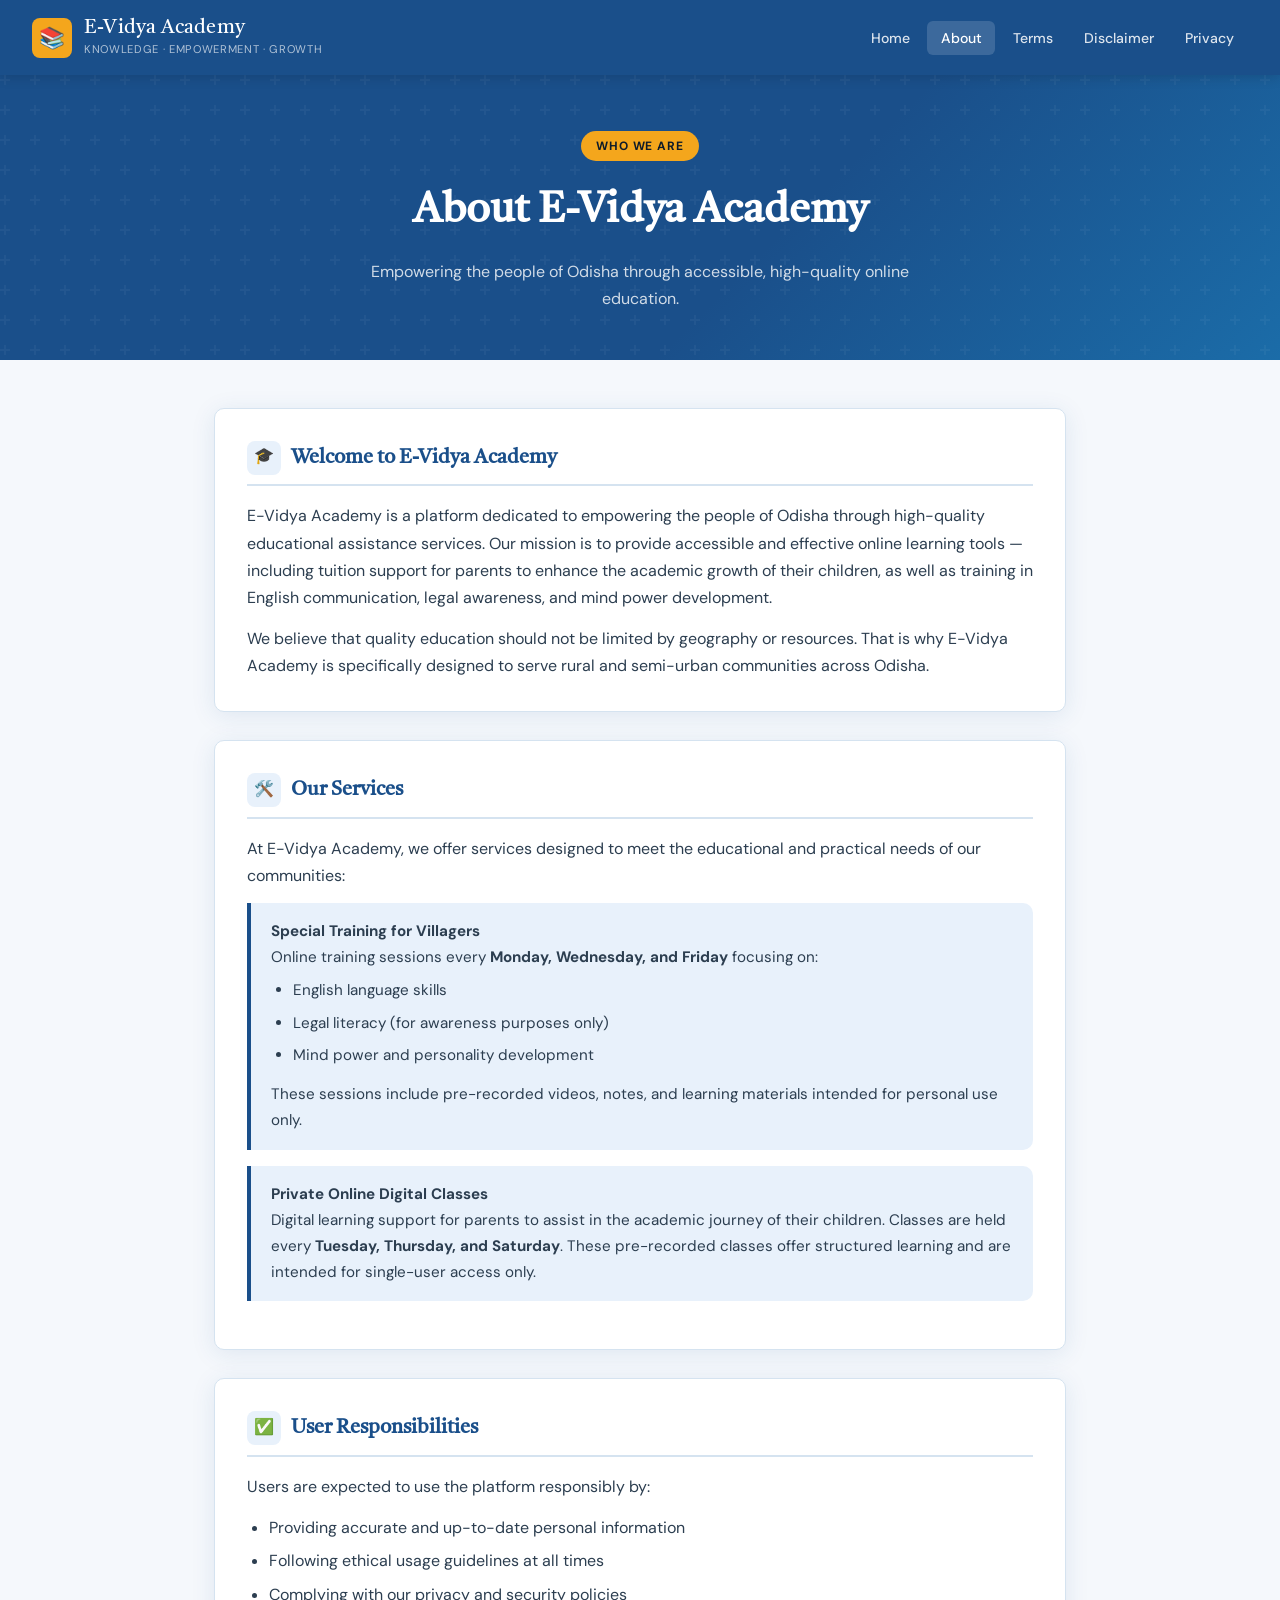
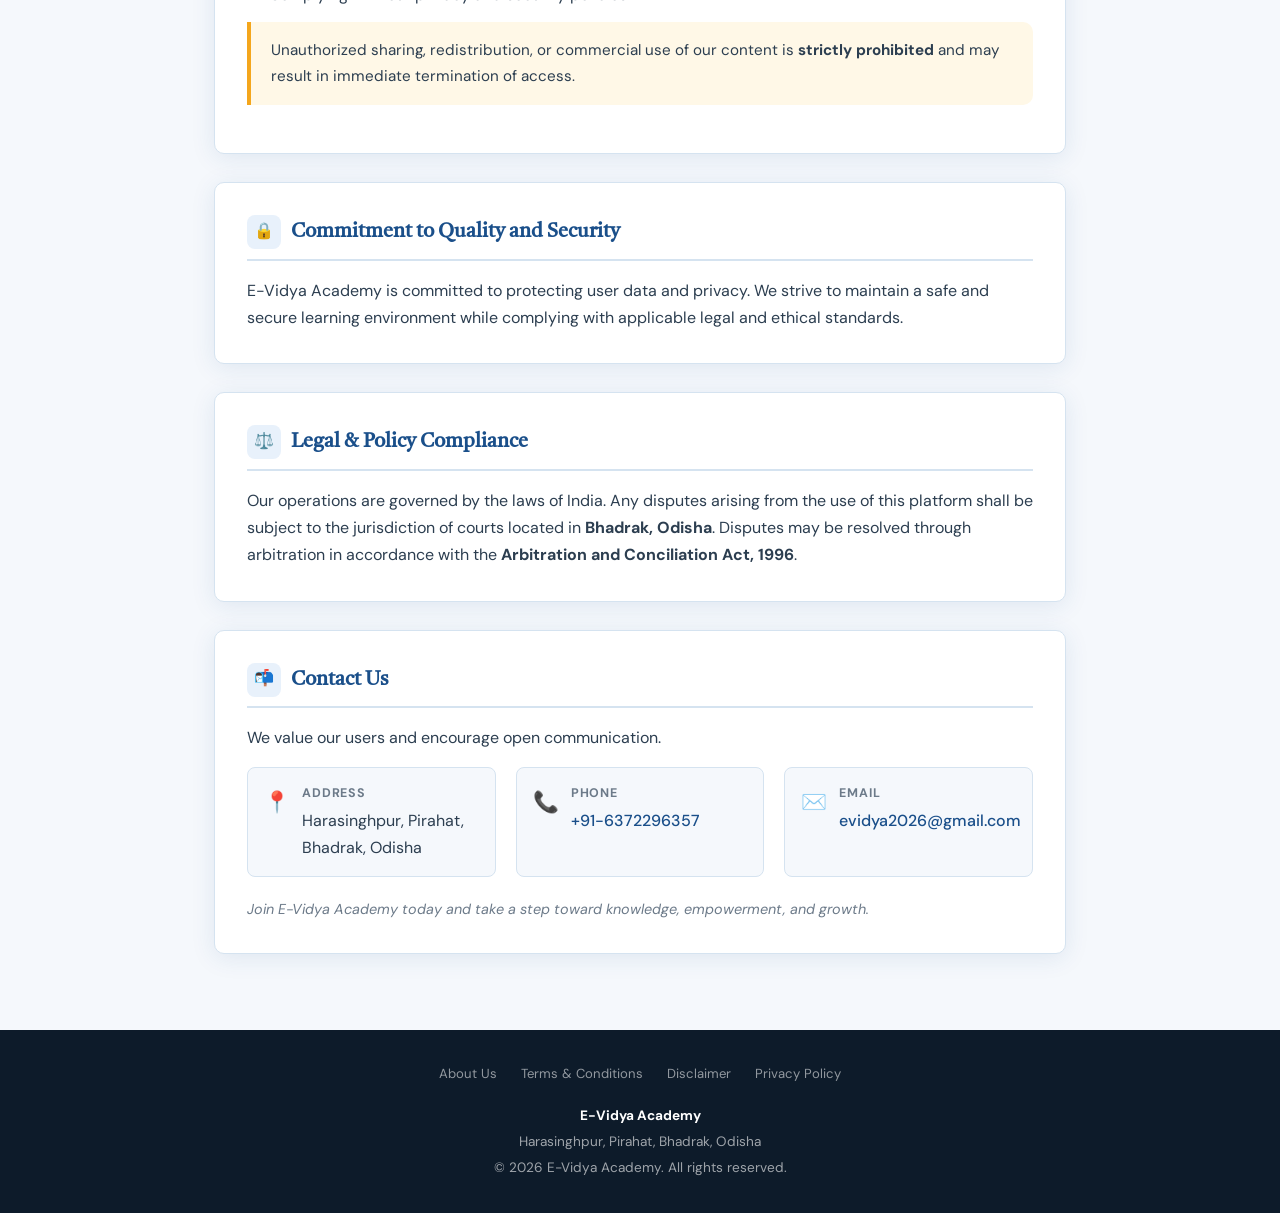
==== About/index.html @ fae0e45f "Update index.html" ====
<!DOCTYPE html>
<html lang="en">
<head>
  <meta charset="UTF-8" />
  <meta name="viewport" content="width=device-width, initial-scale=1.0" />
  <title>About Us — E-Vidya Academy</title>
  <link rel="stylesheet" href="../css/style.css" />
</head>
<body>

<nav>
  <a href="../index.html" class="nav-brand">
    <div class="nav-logo-icon">📚</div>
    <div>
      <div class="nav-brand-name">E-Vidya Academy</div>
      <div class="nav-brand-tagline">Knowledge · Empowerment · Growth</div>
    </div>
  </a>
  <ul class="nav-links">
    <li><a href="../index.html">Home</a></li>
    <li><a href="../About/" class="active">About</a></li>
    <li><a href="../Terms/">Terms</a></li>
    <li><a href="../Disclaimer/">Disclaimer</a></li>
    <li><a href="../Privacy/">Privacy</a></li>
  </ul>
</nav>

<div class="page-hero">
  <span class="badge">Who We Are</span>
  <h1>About E-Vidya Academy</h1>
  <p>Empowering the people of Odisha through accessible, high-quality online education.</p>
</div>

<div class="container">

  <div class="card">
    <h2><span class="icon">🎓</span> Welcome to E-Vidya Academy</h2>
    <p>
      E-Vidya Academy is a platform dedicated to empowering the people of Odisha through
      high-quality educational assistance services. Our mission is to provide accessible
      and effective online learning tools — including tuition support for parents to enhance
      the academic growth of their children, as well as training in English communication,
      legal awareness, and mind power development.
    </p>
    <p>
      We believe that quality education should not be limited by geography or resources.
      That is why E-Vidya Academy is specifically designed to serve rural and semi-urban
      communities across Odisha.
    </p>
  </div>

  <div class="card">
    <h2><span class="icon">🛠️</span> Our Services</h2>
    <p>At E-Vidya Academy, we offer services designed to meet the educational and practical needs of our communities:</p>

    <div class="highlight-box">
      <strong>Special Training for Villagers</strong><br />
      Online training sessions every <strong>Monday, Wednesday, and Friday</strong> focusing on:
      <ul style="margin-top:0.5rem; padding-left:1.4rem;">
        <li>English language skills</li>
        <li>Legal literacy (for awareness purposes only)</li>
        <li>Mind power and personality development</li>
      </ul>
      These sessions include pre-recorded videos, notes, and learning materials intended for personal use only.
    </div>

    <div class="highlight-box">
      <strong>Private Online Digital Classes</strong><br />
      Digital learning support for parents to assist in the academic journey of their children.
      Classes are held every <strong>Tuesday, Thursday, and Saturday</strong>. These pre-recorded
      classes offer structured learning and are intended for single-user access only.
    </div>
  </div>

  <div class="card">
    <h2><span class="icon">✅</span> User Responsibilities</h2>
    <p>Users are expected to use the platform responsibly by:</p>
    <ul>
      <li>Providing accurate and up-to-date personal information</li>
      <li>Following ethical usage guidelines at all times</li>
      <li>Complying with our privacy and security policies</li>
    </ul>
    <div class="highlight-box warning">
      Unauthorized sharing, redistribution, or commercial use of our content is
      <strong>strictly prohibited</strong> and may result in immediate termination of access.
    </div>
  </div>

  <div class="card">
    <h2><span class="icon">🔒</span> Commitment to Quality and Security</h2>
    <p>
      E-Vidya Academy is committed to protecting user data and privacy. We strive to maintain
      a safe and secure learning environment while complying with applicable legal and ethical
      standards.
    </p>
  </div>

  <div class="card">
    <h2><span class="icon">⚖️</span> Legal &amp; Policy Compliance</h2>
    <p>
      Our operations are governed by the laws of India. Any disputes arising from the use of
      this platform shall be subject to the jurisdiction of courts located in
      <strong>Bhadrak, Odisha</strong>. Disputes may be resolved through arbitration in
      accordance with the <strong>Arbitration and Conciliation Act, 1996</strong>.
    </p>
  </div>

  <div class="card" id="contact">
    <h2><span class="icon">📬</span> Contact Us</h2>
    <p>We value our users and encourage open communication.</p>
    <div class="contact-grid">
      <div class="contact-item">
        <span class="ci-icon">📍</span>
        <div><strong>Address</strong>Harasinghpur, Pirahat, Bhadrak, Odisha</div>
      </div>
      <div class="contact-item">
        <span class="ci-icon">📞</span>
        <div><strong>Phone</strong><a href="tel:+916372296357">+91-6372296357</a></div>
      </div>
      <div class="contact-item">
        <span class="ci-icon">✉️</span>
        <div><strong>Email</strong><a href="mailto:evidya2026@gmail.com">evidya2026@gmail.com</a></div>
      </div>
    </div>
    <p style="margin-top:1.25rem; font-style:italic; color:var(--muted); font-size:0.9rem;">
      Join E-Vidya Academy today and take a step toward knowledge, empowerment, and growth.
    </p>
  </div>

</div>

<footer>
  <div class="footer-links">
    <a href="../About/">About Us</a>
    <a href="../Terms/">Terms &amp; Conditions</a>
    <a href="../Disclaimer/">Disclaimer</a>
    <a href="../Privacy/">Privacy Policy</a>
  </div>
  <p>
    <strong>E-Vidya Academy</strong><br />
    Harasinghpur, Pirahat, Bhadrak, Odisha<br />
    &copy; <span id="yr"></span> E-Vidya Academy. All rights reserved.
  </p>
</footer>
<script>document.getElementById('yr').textContent = new Date().getFullYear();</script>
</body>
</html>
---- css/style.css ----
/* =============================================
   E-Vidya Academy — Shared Stylesheet
   ============================================= */

@import url('https://fonts.googleapis.com/css2?family=Tiro+Devanagari+Sanskrit&family=DM+Sans:wght@300;400;500;600;700&display=swap');

:root {
  --primary:    #1a4f8a;
  --accent:     #f4a61c;
  --dark:       #0d1b2a;
  --light:      #f5f8fc;
  --text:       #2c3e50;
  --muted:      #6c7a89;
  --border:     #d5e3f0;
  --white:      #ffffff;
  --radius:     10px;
  --shadow:     0 4px 24px rgba(26,79,138,0.10);
}

*, *::before, *::after { box-sizing: border-box; margin: 0; padding: 0; }
html { scroll-behavior: smooth; }

body {
  font-family: 'DM Sans', sans-serif;
  color: var(--text);
  background: var(--light);
  line-height: 1.7;
  font-size: 16px;
}

/* ── NAV ── */
nav {
  background: var(--primary);
  padding: 0 2rem;
  display: flex;
  align-items: center;
  justify-content: space-between;
  position: sticky;
  top: 0;
  z-index: 100;
  box-shadow: 0 2px 12px rgba(0,0,0,0.15);
}

.nav-brand {
  display: flex;
  align-items: center;
  gap: 0.75rem;
  text-decoration: none;
  padding: 1rem 0;
}

.nav-logo-icon {
  width: 40px; height: 40px;
  background: var(--accent);
  border-radius: 8px;
  display: flex; align-items: center; justify-content: center;
  font-size: 1.3rem;
  flex-shrink: 0;
}

.nav-brand-name {
  font-family: 'Tiro Devanagari Sanskrit', serif;
  font-size: 1.25rem;
  color: var(--white);
  letter-spacing: 0.01em;
  line-height: 1.2;
}

.nav-brand-tagline {
  font-size: 0.7rem;
  color: rgba(255,255,255,0.65);
  letter-spacing: 0.06em;
  text-transform: uppercase;
}

.nav-links {
  display: flex;
  gap: 0.25rem;
  list-style: none;
}

.nav-links a {
  color: rgba(255,255,255,0.85);
  text-decoration: none;
  font-size: 0.88rem;
  font-weight: 500;
  padding: 0.5rem 0.85rem;
  border-radius: 6px;
  transition: background 0.2s, color 0.2s;
}

.nav-links a:hover,
.nav-links a.active {
  background: rgba(255,255,255,0.15);
  color: var(--white);
}

/* ── HERO BANNER ── */
.page-hero {
  background: linear-gradient(135deg, var(--primary) 60%, #1b6ca8 100%);
  color: var(--white);
  padding: 3.5rem 2rem 3rem;
  text-align: center;
  position: relative;
  overflow: hidden;
}

.page-hero::before {
  content: '';
  position: absolute;
  inset: 0;
  background: url("data:image/svg+xml,%3Csvg width='60' height='60' viewBox='0 0 60 60' xmlns='http://www.w3.org/2000/svg'%3E%3Cg fill='none' fill-rule='evenodd'%3E%3Cg fill='%23ffffff' fill-opacity='0.04'%3E%3Cpath d='M36 34v-4h-2v4h-4v2h4v4h2v-4h4v-2h-4zm0-30V0h-2v4h-4v2h4v4h2V6h4V4h-4zM6 34v-4H4v4H0v2h4v4h2v-4h4v-2H6zM6 4V0H4v4H0v2h4v4h2V6h4V4H6z'/%3E%3C/g%3E%3C/g%3E%3C/svg%3E");
}

.page-hero h1 {
  font-family: 'Tiro Devanagari Sanskrit', serif;
  font-size: clamp(1.8rem, 4vw, 2.6rem);
  position: relative;
  margin-bottom: 0.6rem;
}

.page-hero p {
  font-size: 1rem;
  opacity: 0.8;
  position: relative;
  max-width: 540px;
  margin: 0 auto;
}

.page-hero .badge {
  display: inline-block;
  background: var(--accent);
  color: var(--dark);
  font-size: 0.75rem;
  font-weight: 700;
  letter-spacing: 0.08em;
  text-transform: uppercase;
  padding: 0.3rem 0.9rem;
  border-radius: 20px;
  margin-bottom: 1rem;
  position: relative;
}

/* ── LAYOUT ── */
.container {
  max-width: 900px;
  margin: 0 auto;
  padding: 3rem 1.5rem;
}
.container.wide { max-width: 1100px; }

/* ── CARDS ── */
.card {
  background: var(--white);
  border-radius: var(--radius);
  border: 1px solid var(--border);
  box-shadow: var(--shadow);
  padding: 2rem;
  margin-bottom: 1.75rem;
}

.card h2 {
  font-family: 'Tiro Devanagari Sanskrit', serif;
  font-size: 1.25rem;
  color: var(--primary);
  margin-bottom: 1rem;
  padding-bottom: 0.6rem;
  border-bottom: 2px solid var(--border);
  display: flex;
  align-items: center;
  gap: 0.6rem;
}

.card h2 .icon {
  background: #e8f1fb;
  color: var(--primary);
  width: 34px; height: 34px;
  border-radius: 8px;
  display: flex; align-items: center; justify-content: center;
  font-size: 1rem;
  flex-shrink: 0;
}

.card p { margin-bottom: 0.85rem; }
.card p:last-child { margin-bottom: 0; }
.card ul, .card ol { padding-left: 1.4rem; margin-bottom: 0.85rem; }
.card li { margin-bottom: 0.4rem; }

.section-label {
  font-size: 0.75rem;
  font-weight: 700;
  letter-spacing: 0.12em;
  text-transform: uppercase;
  color: var(--accent);
  margin-bottom: 0.3rem;
}

.highlight-box {
  background: #e8f1fb;
  border-left: 4px solid var(--primary);
  border-radius: 0 var(--radius) var(--radius) 0;
  padding: 1rem 1.25rem;
  margin-bottom: 1rem;
  font-size: 0.95rem;
}

.highlight-box.warning {
  background: #fff8e7;
  border-color: var(--accent);
}

.effective-date {
  text-align: center;
  font-size: 0.85rem;
  color: var(--muted);
  margin-bottom: 2rem;
  padding: 0.6rem;
  background: var(--white);
  border-radius: var(--radius);
  border: 1px solid var(--border);
}

.contact-grid {
  display: grid;
  grid-template-columns: repeat(auto-fit, minmax(200px, 1fr));
  gap: 1.25rem;
  margin-top: 1rem;
}

.contact-item {
  display: flex;
  align-items: flex-start;
  gap: 0.75rem;
  background: var(--light);
  border-radius: 8px;
  padding: 0.9rem 1rem;
  border: 1px solid var(--border);
}

.contact-item .ci-icon { font-size: 1.3rem; flex-shrink: 0; margin-top: 0.1rem; }

.contact-item strong {
  display: block;
  font-size: 0.78rem;
  text-transform: uppercase;
  letter-spacing: 0.07em;
  color: var(--muted);
  margin-bottom: 0.2rem;
}

.contact-item a { color: var(--primary); text-decoration: none; font-weight: 500; }
.contact-item a:hover { text-decoration: underline; }

/* ── FOOTER ── */
footer {
  background: var(--dark);
  color: rgba(255,255,255,0.6);
  text-align: center;
  padding: 2rem 1.5rem;
  font-size: 0.85rem;
  line-height: 1.9;
}

footer strong { color: var(--white); }

footer .footer-links {
  display: flex;
  justify-content: center;
  gap: 1.5rem;
  flex-wrap: wrap;
  margin-bottom: 1rem;
}

footer .footer-links a {
  color: rgba(255,255,255,0.55);
  text-decoration: none;
  font-size: 0.82rem;
  transition: color 0.2s;
}

footer .footer-links a:hover { color: var(--accent); }

/* ── RESPONSIVE ── */
@media (max-width: 680px) {
  nav { flex-direction: column; padding: 0.75rem 1rem; gap: 0.5rem; }
  .nav-links { flex-wrap: wrap; justify-content: center; }
  .container { padding: 2rem 1rem; }
  .card { padding: 1.25rem; }
}
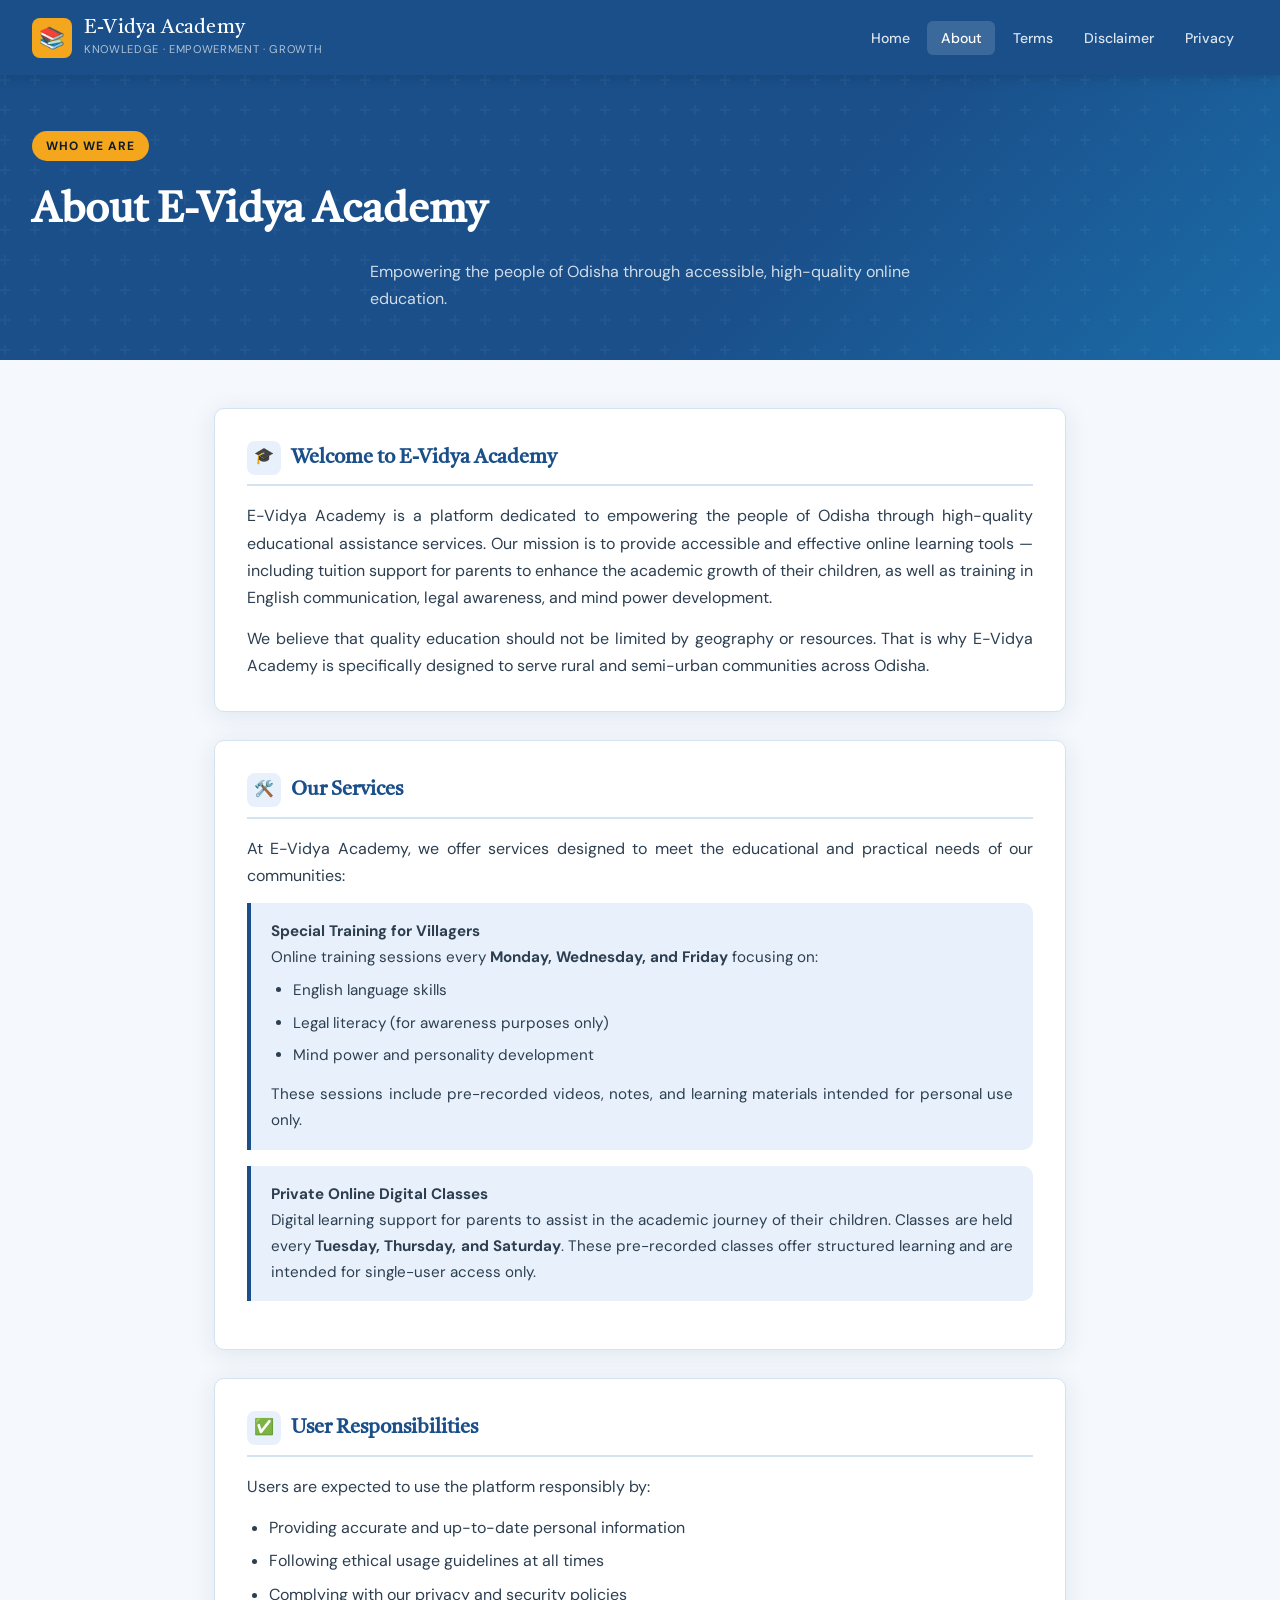
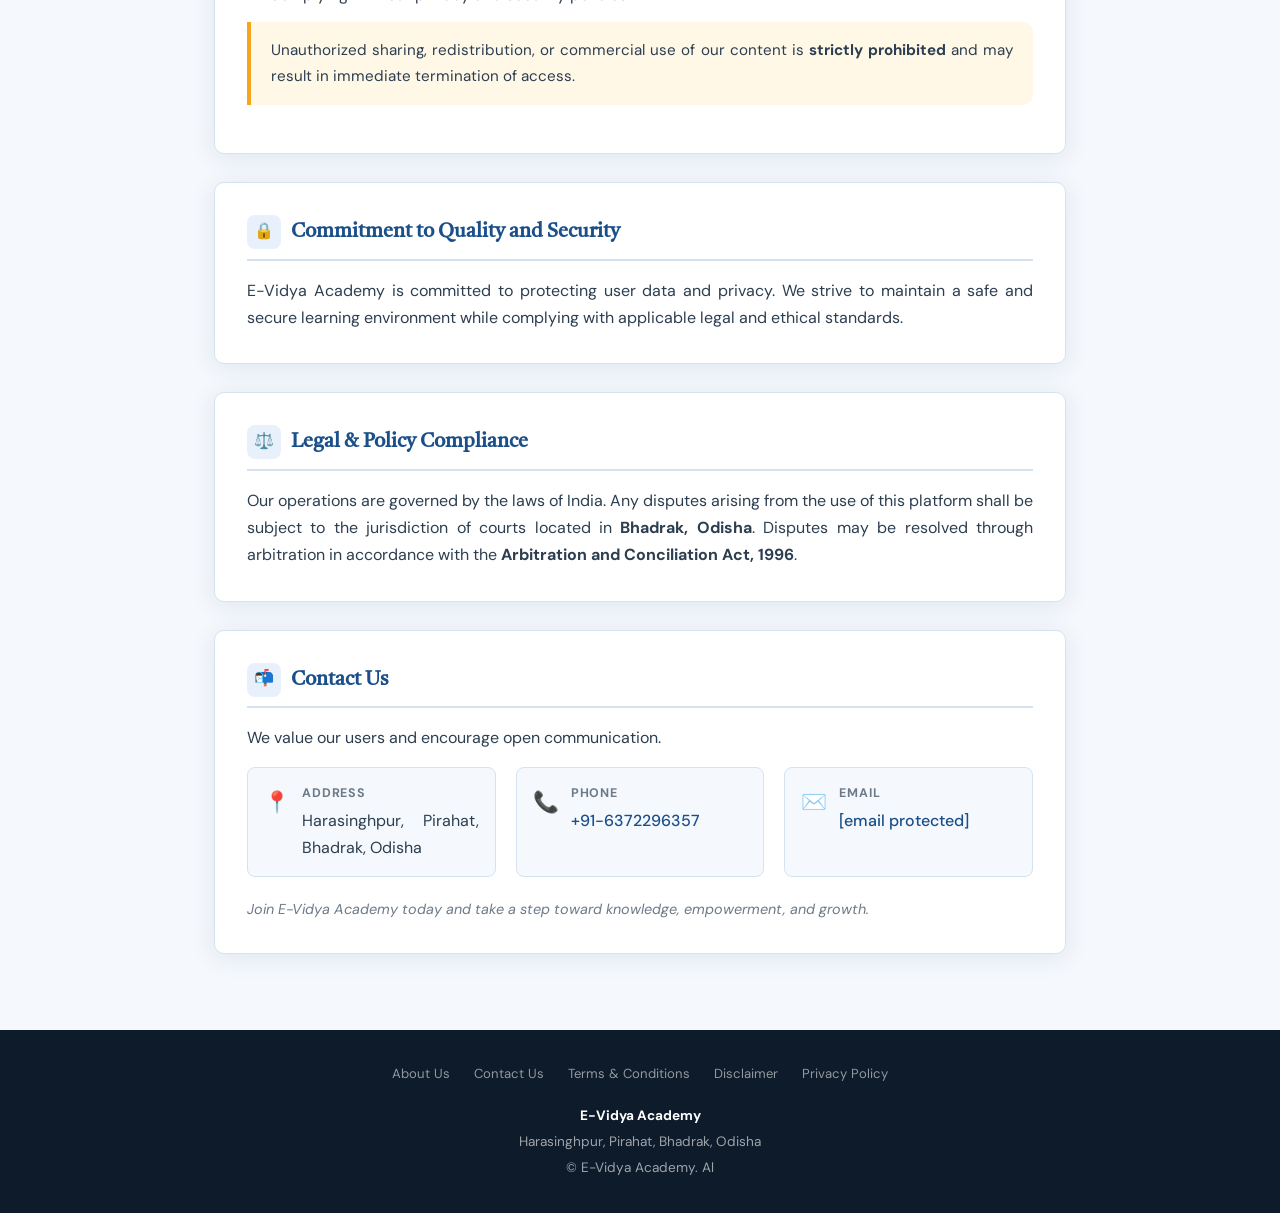
==== commit 68663f65: "Update index.html" ====
--- a/About/index.html
+++ b/About/index.html
@@ -119,7 +119,7 @@
       </div>
       <div class="contact-item">
         <span class="ci-icon">✉️</span>
-        <div><strong>Email</strong><a href="mailto:evidya2026@gmail.com">evidya2026@gmail.com</a></div>
+        <div><strong>Email</strong><a href="/cdn-cgi/l/email-protection#94fdfaf2fbd4f1e2fdf0edf5f5f7f5f0f1f9edbafdfa"><span class="__cf_email__" data-cfemail="9ff6f1f9f0dffae9f6fbe6fefefcfefbfaf2e6b1f6f1">[email&#160;protected]</span></a></div>
       </div>
     </div>
     <p style="margin-top:1.25rem; font-style:italic; color:var(--muted); font-size:0.9rem;">
@@ -132,6 +132,7 @@
 <footer>
   <div class="footer-links">
     <a href="../About/">About Us</a>
+    <a href="../Contact/">Contact Us</a>
     <a href="../Terms/">Terms &amp; Conditions</a>
     <a href="../Disclaimer/">Disclaimer</a>
     <a href="../Privacy/">Privacy Policy</a>
@@ -139,9 +140,4 @@
   <p>
     <strong>E-Vidya Academy</strong><br />
     Harasinghpur, Pirahat, Bhadrak, Odisha<br />
-    &copy; <span id="yr"></span> E-Vidya Academy. All rights reserved.
-  </p>
-</footer>
-<script>document.getElementById('yr').textContent = new Date().getFullYear();</script>
-</body>
-</html>
+    &copy; <span id="yr"></span> E-Vidya Academy. Al
--- a/css/style.css
+++ b/css/style.css
@@ -26,6 +26,7 @@
   background: var(--light);
   line-height: 1.7;
   font-size: 16px;
+  text-align: justify;
 }
 
 /* ── NAV ── */
@@ -181,10 +182,22 @@
   flex-shrink: 0;
 }
 
-.card p { margin-bottom: 0.85rem; }
+.card p { margin-bottom: 0.85rem; text-align: justify; }
 .card p:last-child { margin-bottom: 0; }
 .card ul, .card ol { padding-left: 1.4rem; margin-bottom: 0.85rem; }
-.card li { margin-bottom: 0.4rem; }
+.card li { margin-bottom: 0.4rem; text-align: justify; }
+
+.highlight-box { text-align: justify; }
+
+/* Keep these elements non-justified */
+nav, nav *, footer, footer *,
+.page-hero, .page-hero *,
+.effective-date,
+.section-label,
+.contact-item,
+h1, h2, h3, h4, h5, h6 {
+  text-align: unset;
+}
 
 .section-label {
   font-size: 0.75rem;
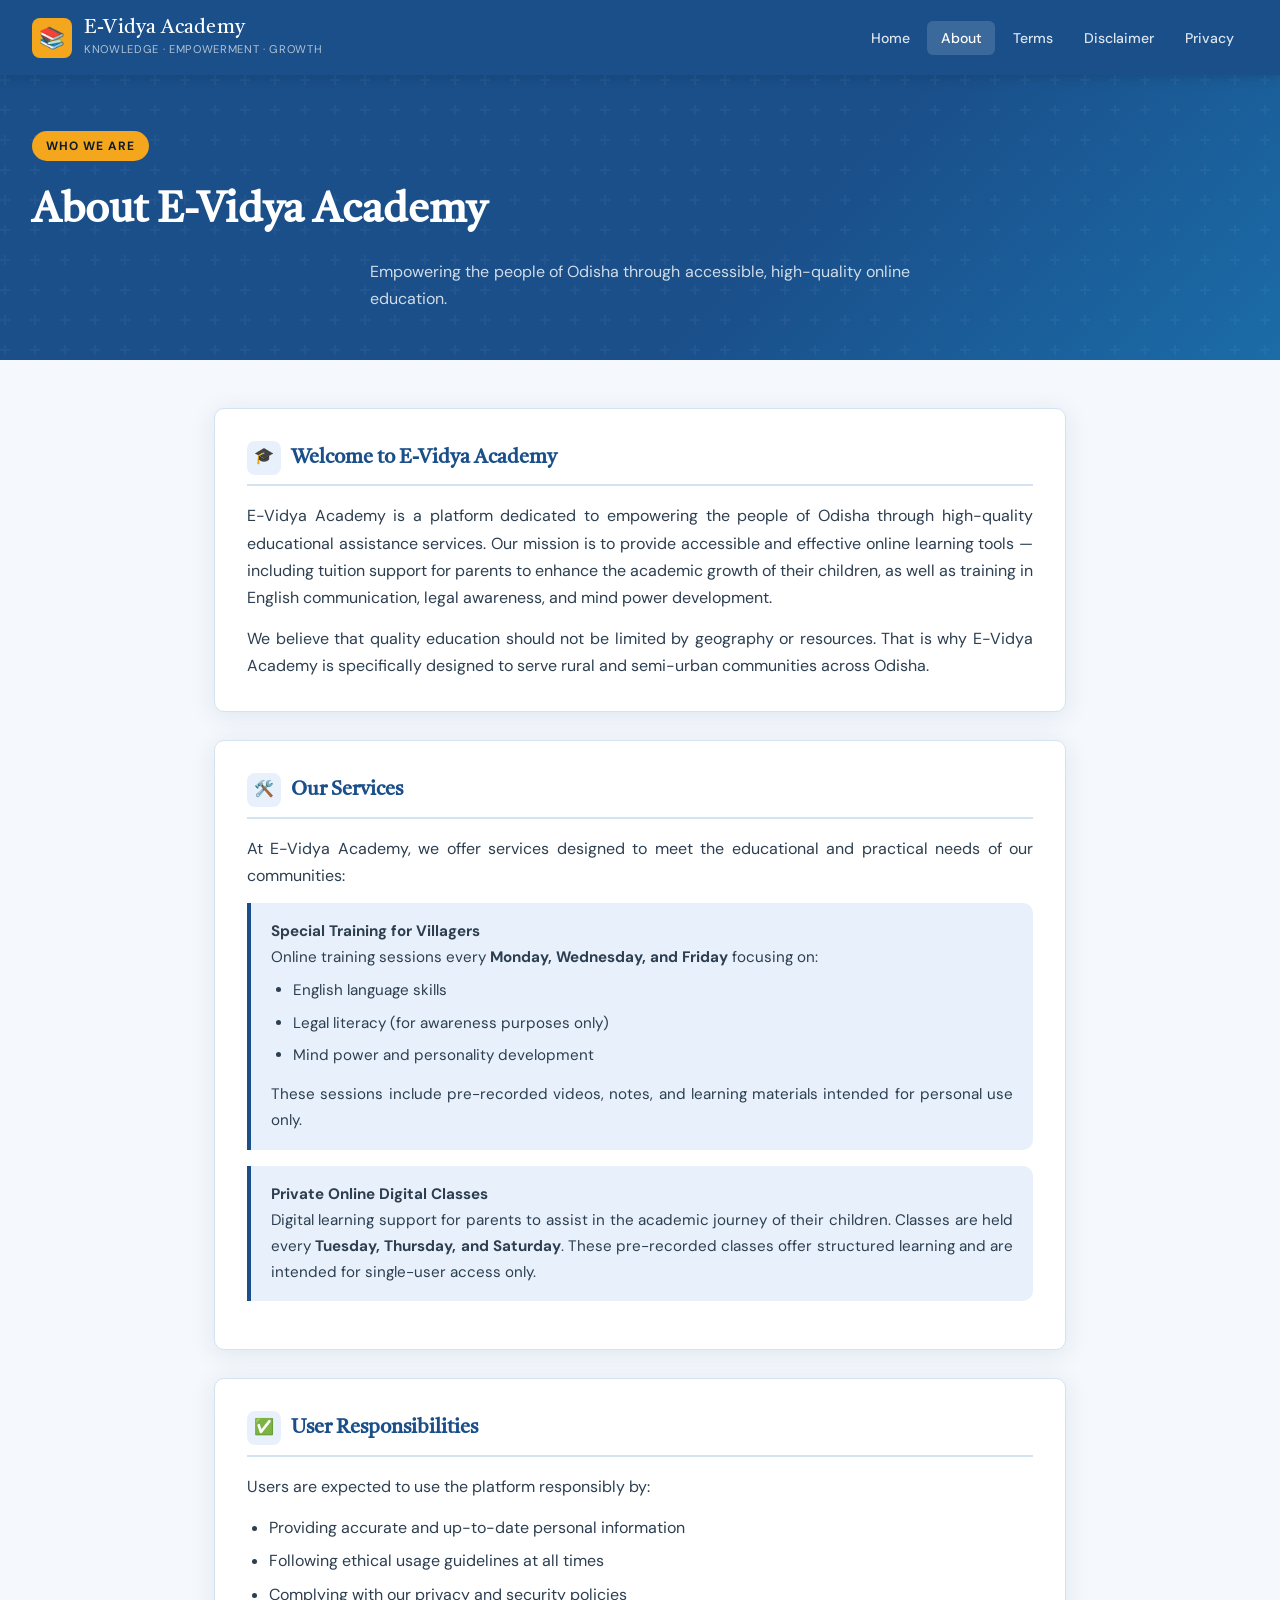
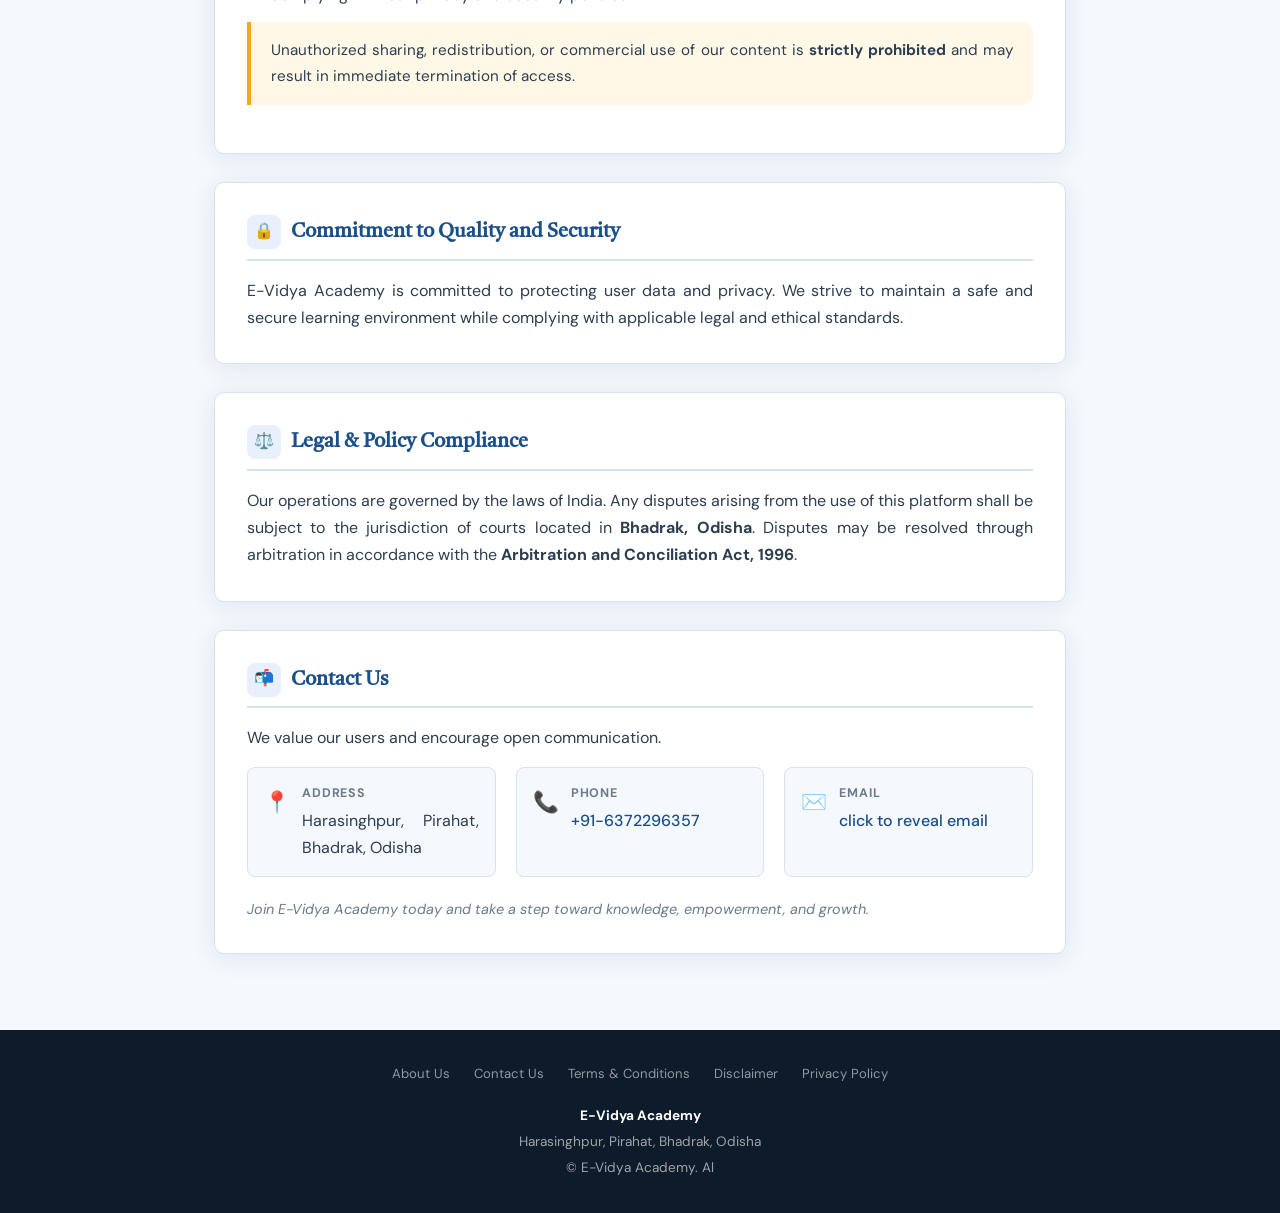
==== commit 0e54e92a: "Update index.html" ====
--- a/About/index.html
+++ b/About/index.html
@@ -119,7 +119,7 @@
       </div>
       <div class="contact-item">
         <span class="ci-icon">✉️</span>
-        <div><strong>Email</strong><a href="/cdn-cgi/l/email-protection#94fdfaf2fbd4f1e2fdf0edf5f5f7f5f0f1f9edbafdfa"><span class="__cf_email__" data-cfemail="9ff6f1f9f0dffae9f6fbe6fefefcfefbfaf2e6b1f6f1">[email&#160;protected]</span></a></div>
+        <div><strong>Email</strong><a href="javascript:void(0)" onclick="var e='evidya2026'+'@'+'gmail.com';this.href='mailto:'+e;this.textContent=e;this.onclick=null;" style="color:var(--primary);font-weight:500;">click to reveal email</a></div>
       </div>
     </div>
     <p style="margin-top:1.25rem; font-style:italic; color:var(--muted); font-size:0.9rem;">
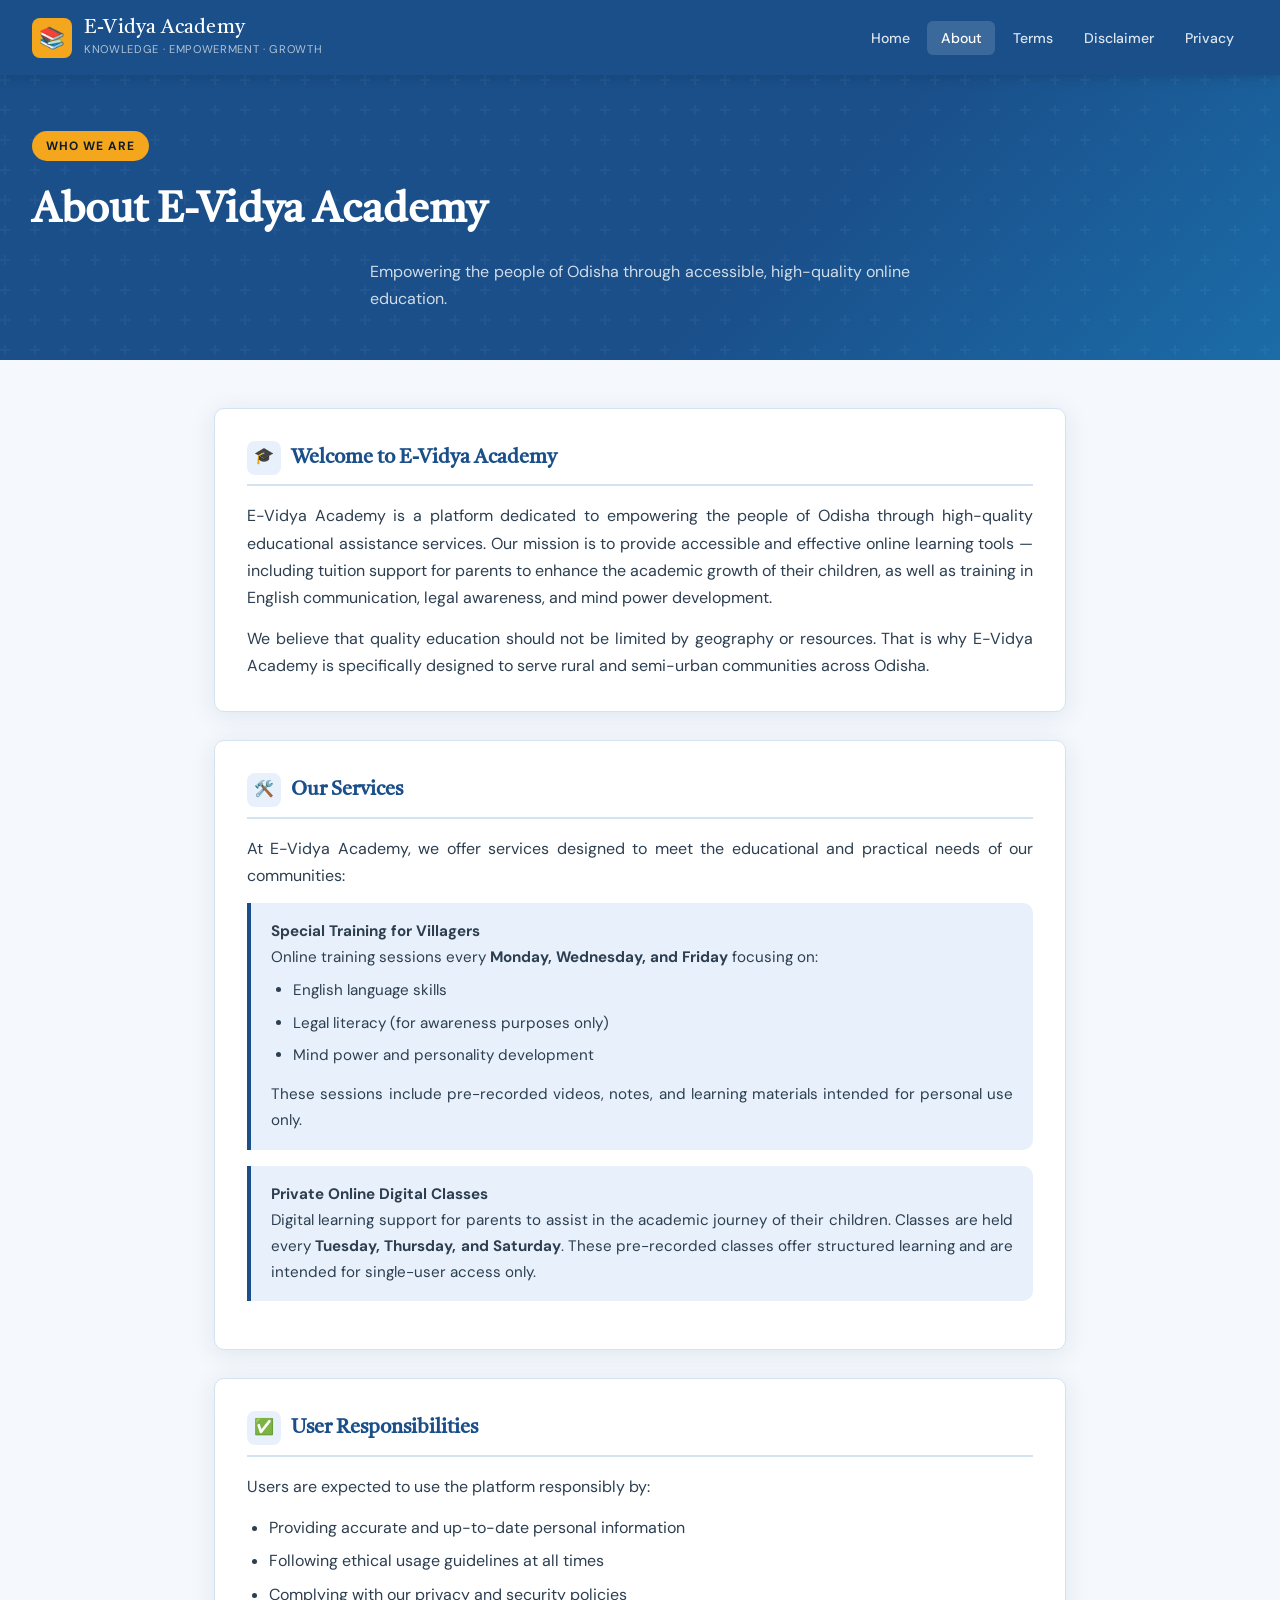
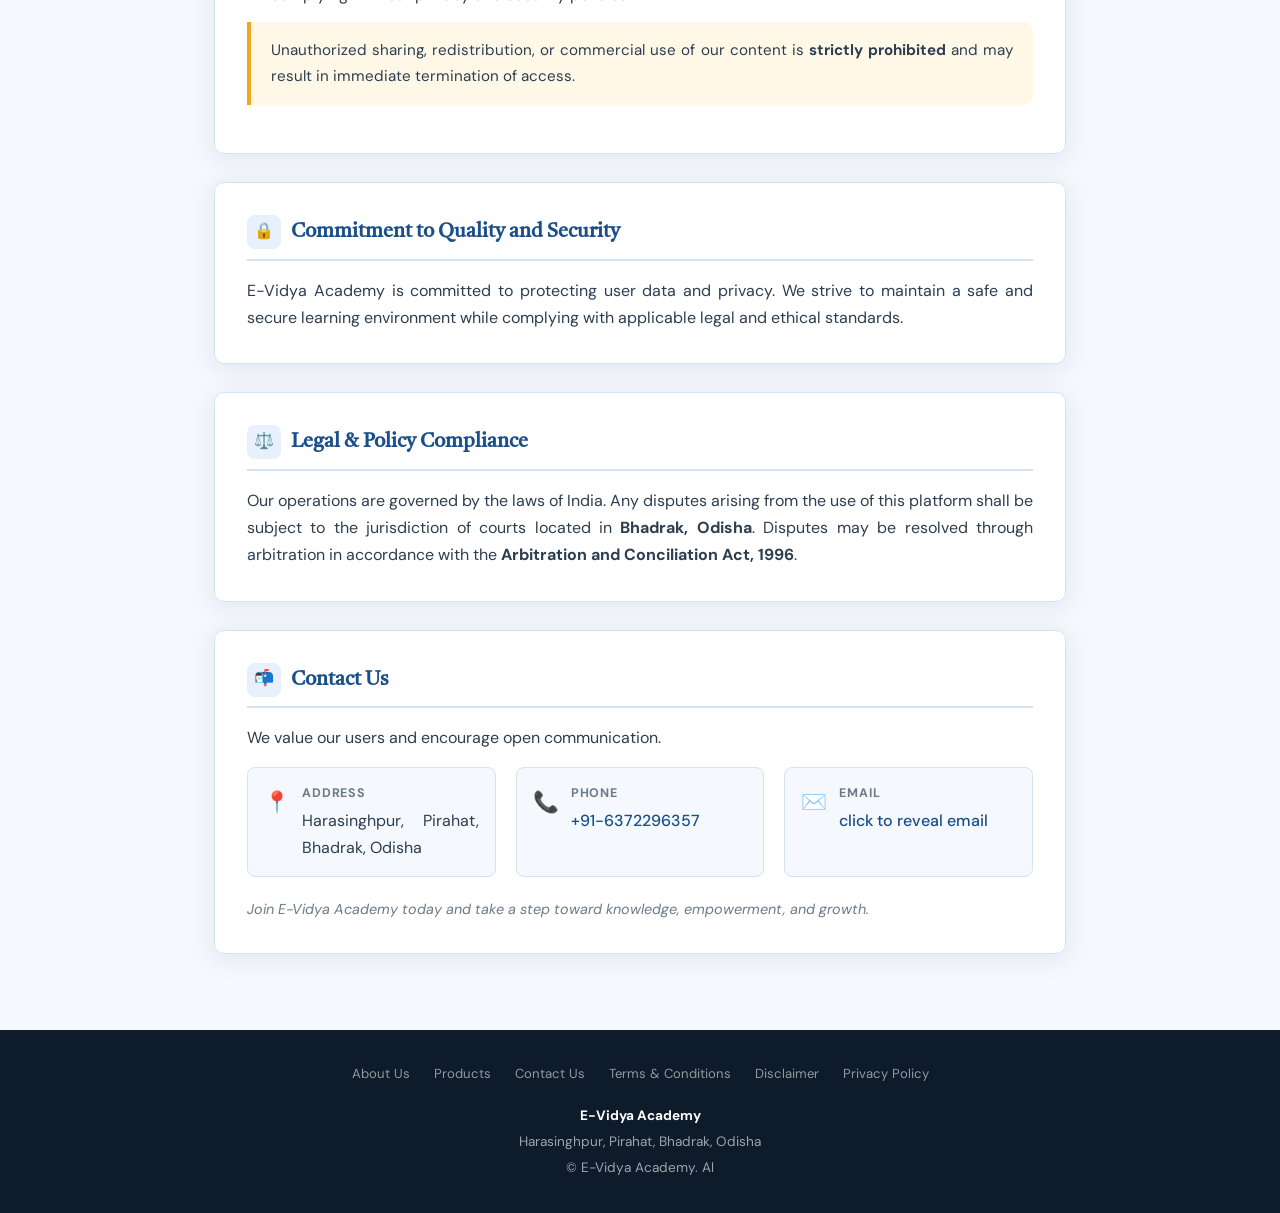
==== commit a41964d3: "Update index.html" ====
--- a/About/index.html
+++ b/About/index.html
@@ -132,6 +132,7 @@
 <footer>
   <div class="footer-links">
     <a href="../About/">About Us</a>
+    <a href="../Products/">Products</a>
     <a href="../Contact/">Contact Us</a>
     <a href="../Terms/">Terms &amp; Conditions</a>
     <a href="../Disclaimer/">Disclaimer</a>
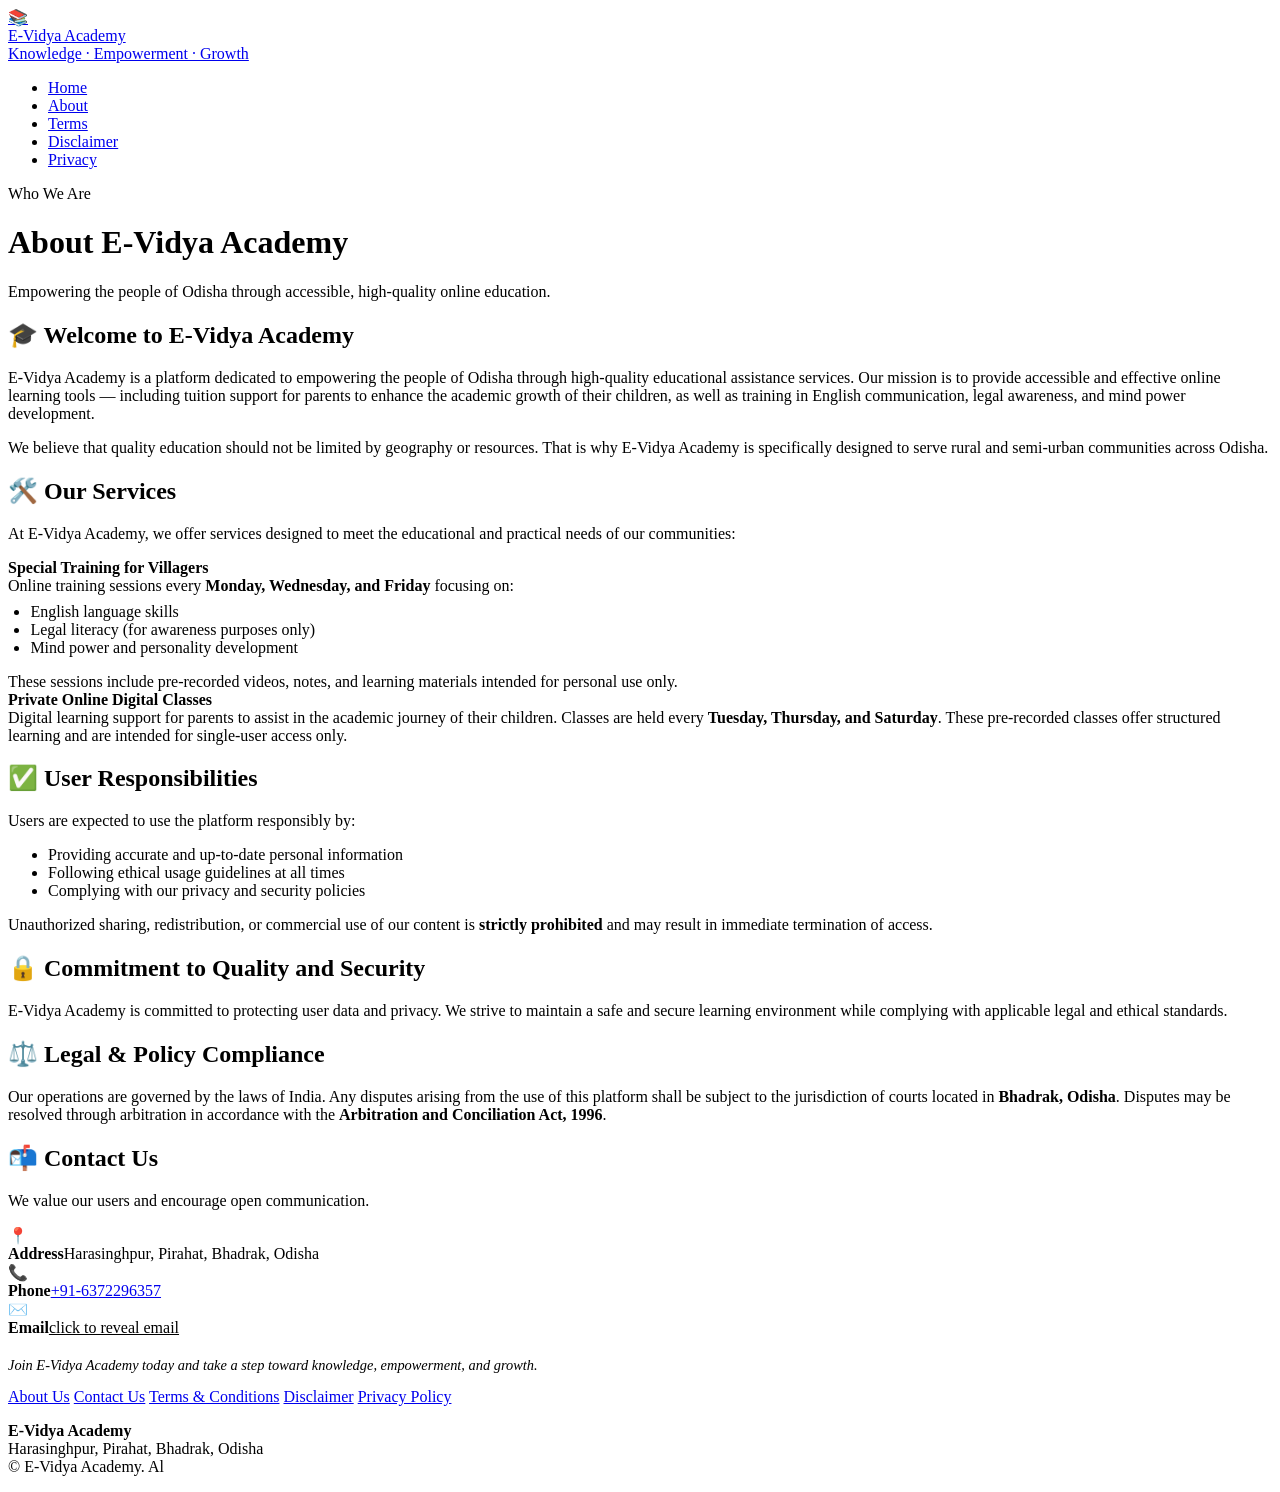
==== commit 97e1049b: "Update index.html" ====
--- a/About/index.html
+++ b/About/index.html
@@ -132,7 +132,6 @@
 <footer>
   <div class="footer-links">
     <a href="../About/">About Us</a>
-    <a href="../Products/">Products</a>
     <a href="../Contact/">Contact Us</a>
     <a href="../Terms/">Terms &amp; Conditions</a>
     <a href="../Disclaimer/">Disclaimer</a>
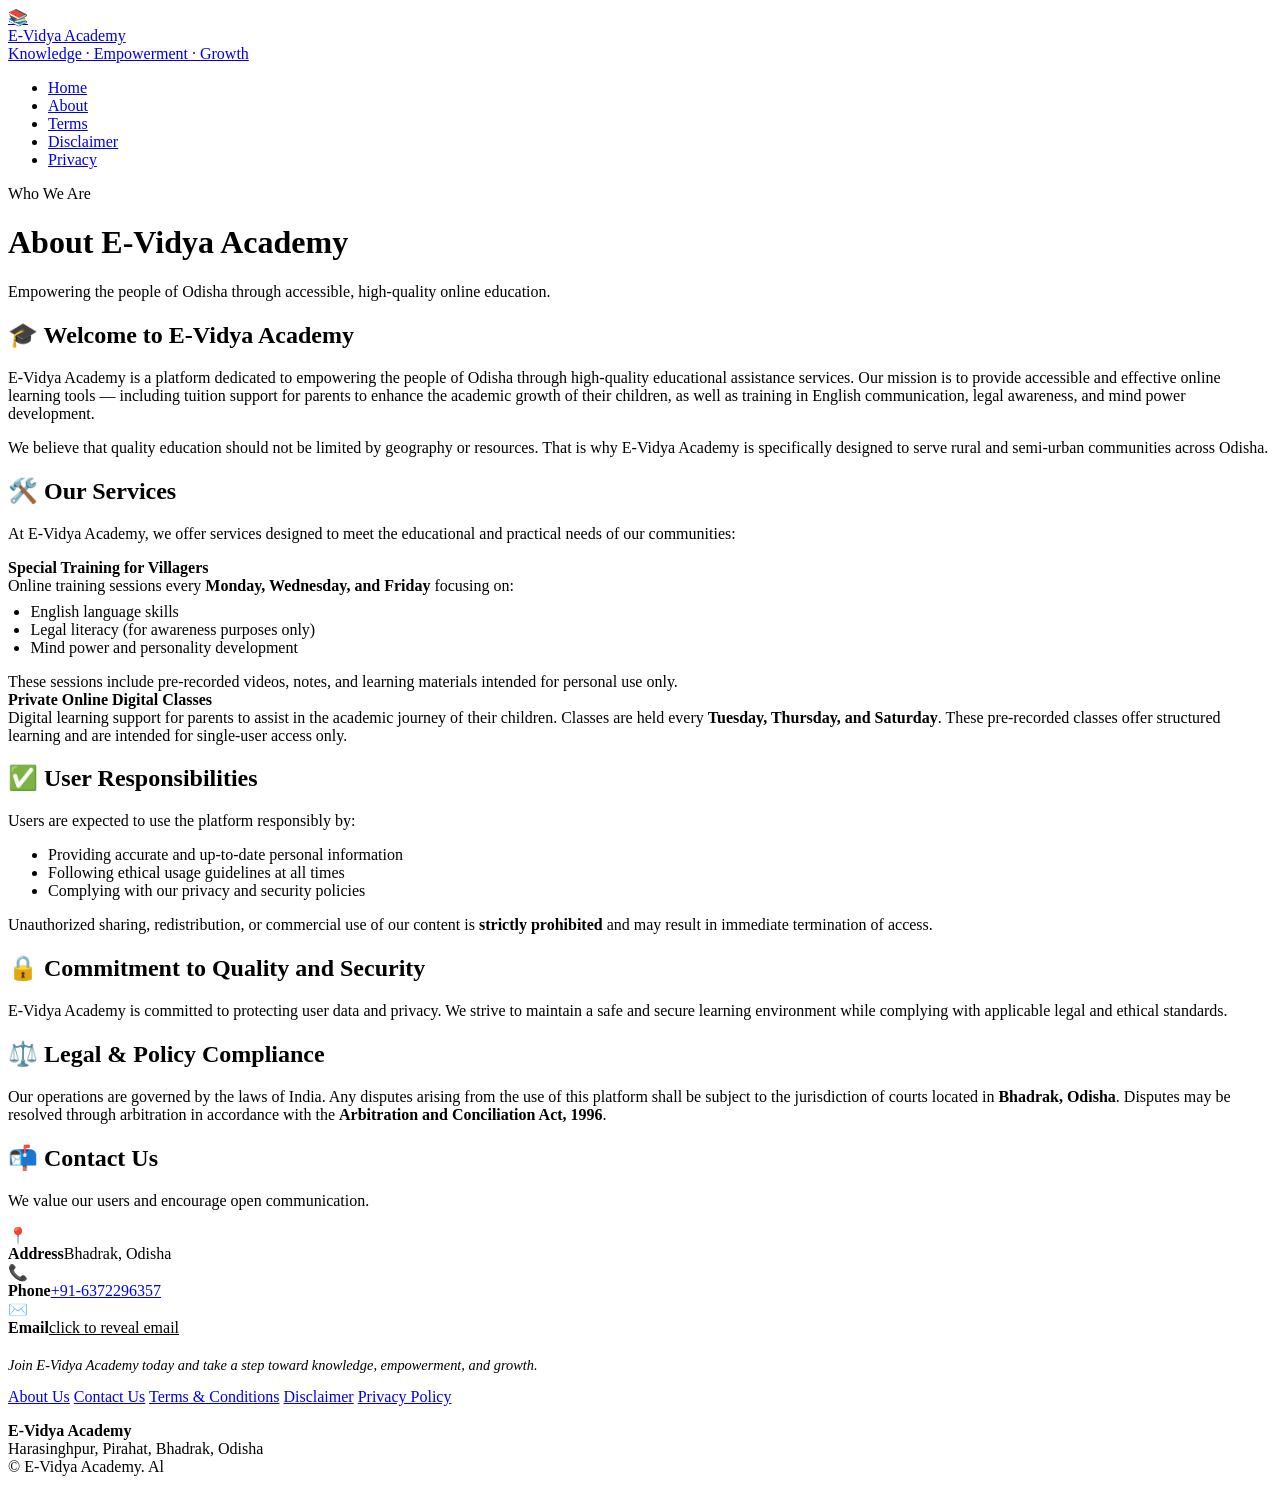
==== commit 674874f3: "Update index.html" ====
--- a/About/index.html
+++ b/About/index.html
@@ -111,7 +111,7 @@
     <div class="contact-grid">
       <div class="contact-item">
         <span class="ci-icon">📍</span>
-        <div><strong>Address</strong>Harasinghpur, Pirahat, Bhadrak, Odisha</div>
+        <div><strong>Address</strong>Bhadrak, Odisha</div>
       </div>
       <div class="contact-item">
         <span class="ci-icon">📞</span>
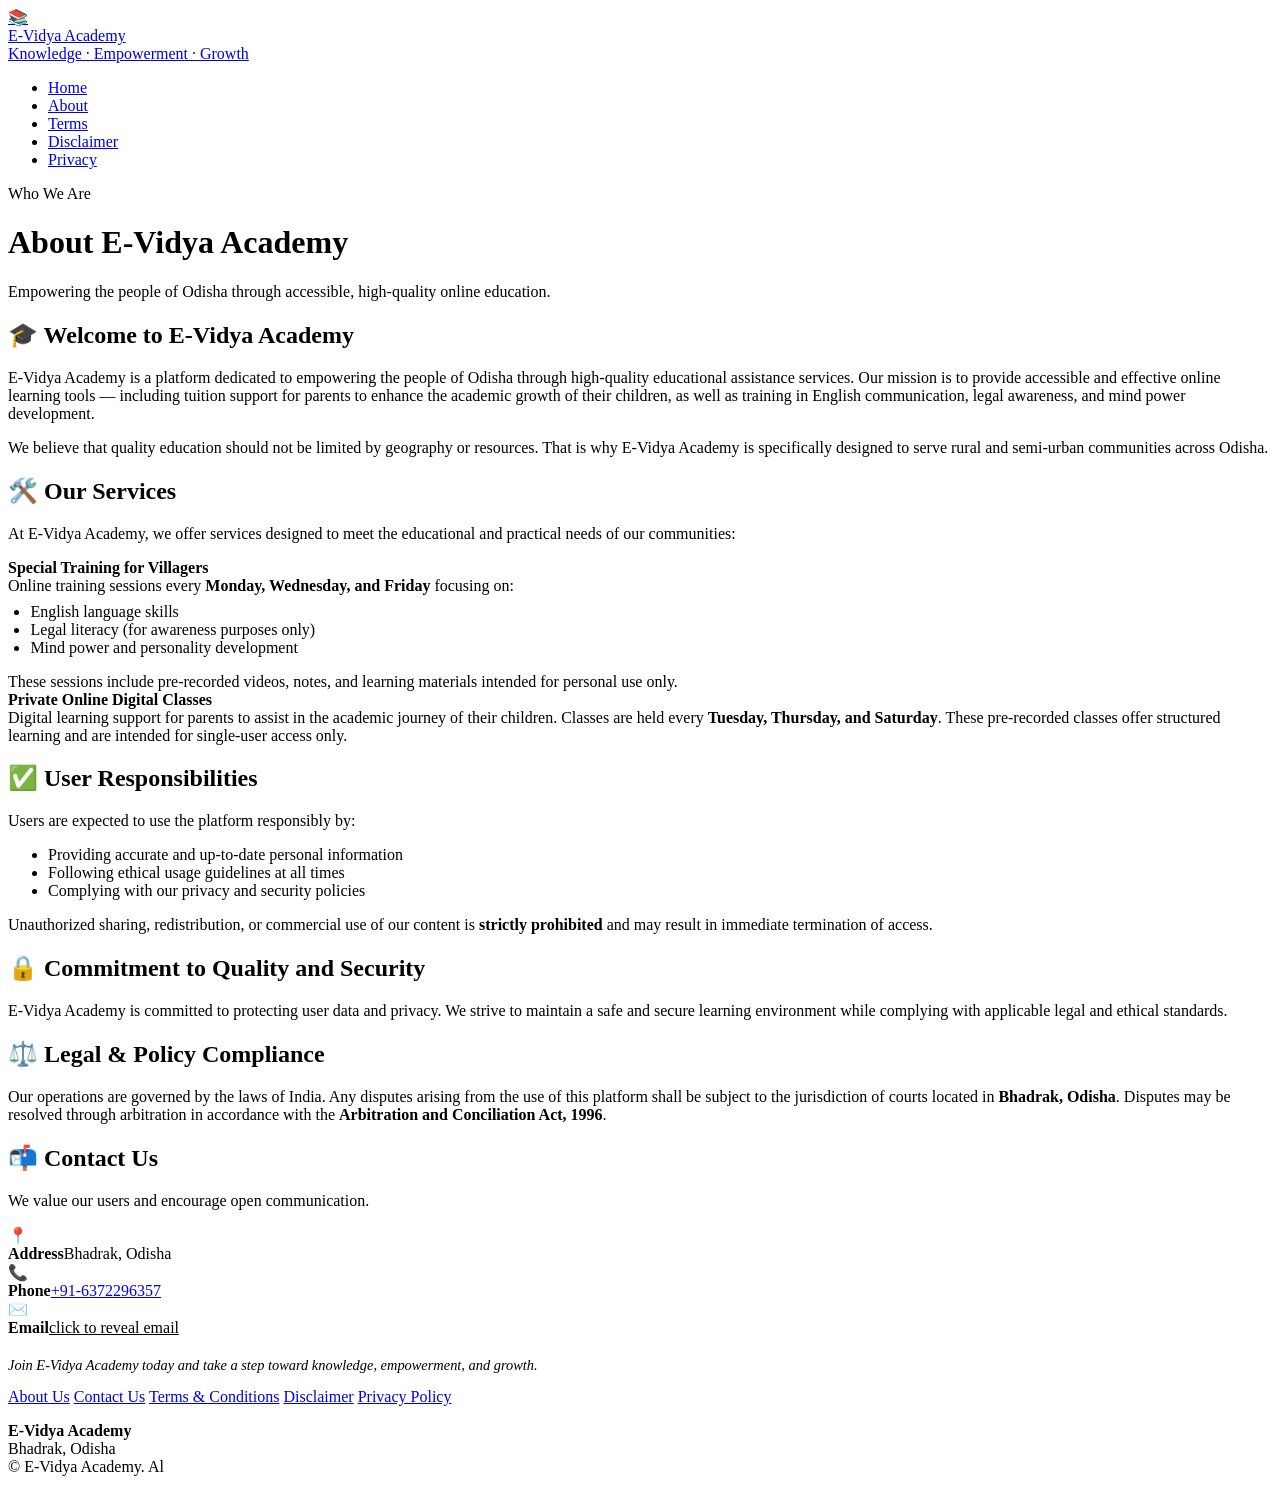
==== commit 35004c55: "Update index.html" ====
--- a/About/index.html
+++ b/About/index.html
@@ -139,5 +139,5 @@
   </div>
   <p>
     <strong>E-Vidya Academy</strong><br />
-    Harasinghpur, Pirahat, Bhadrak, Odisha<br />
+    Bhadrak, Odisha<br />
     &copy; <span id="yr"></span> E-Vidya Academy. Al
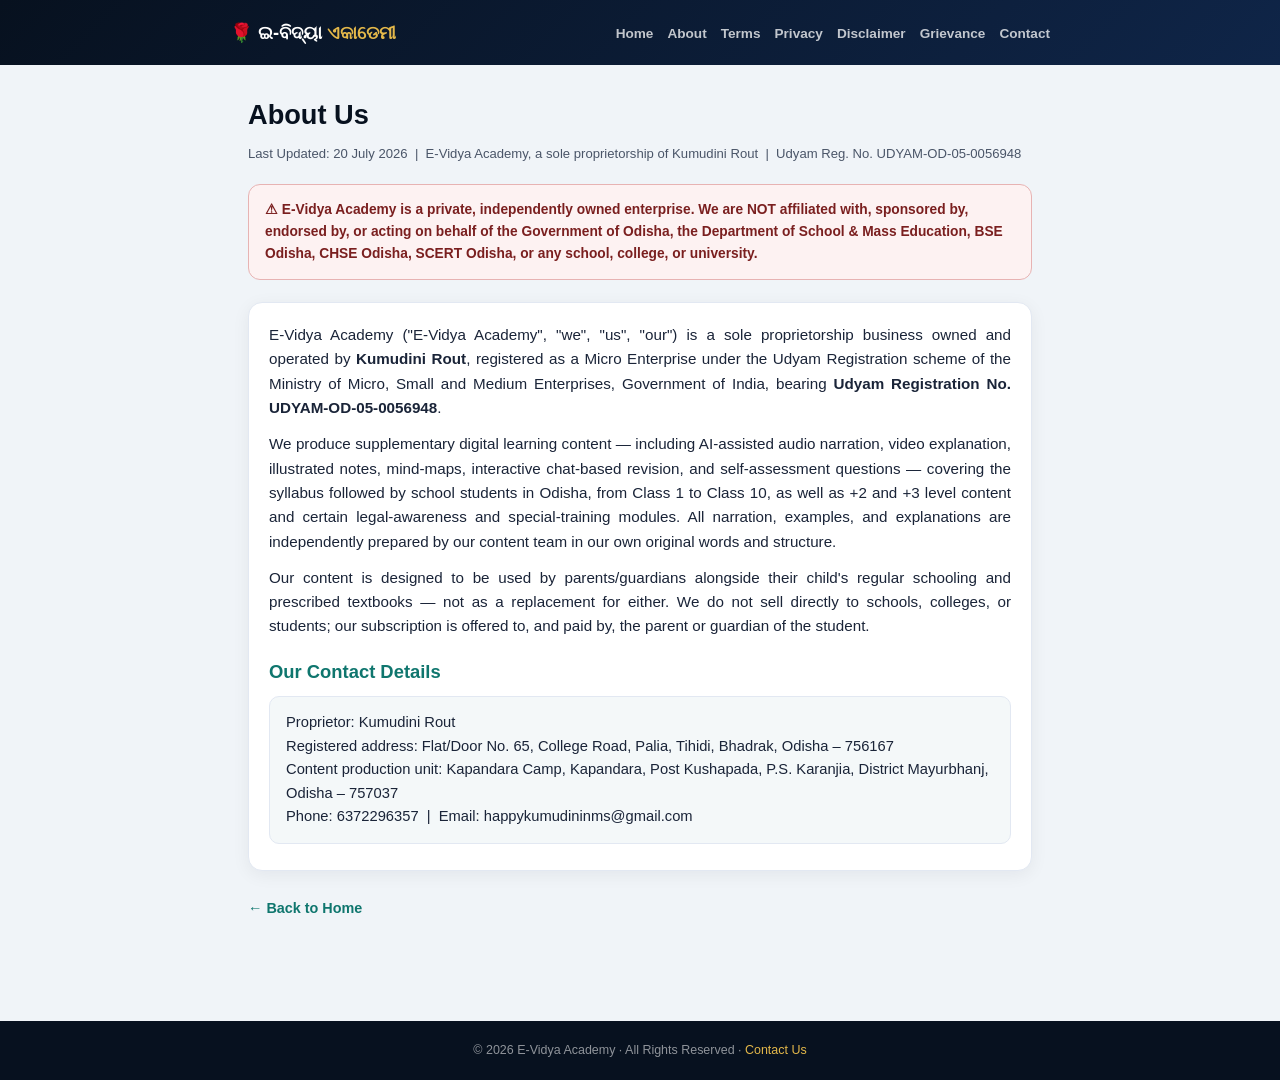
==== commit 1572481b: "Update index.html" ====
--- a/About/index.html
+++ b/About/index.html
@@ -1,143 +1,67 @@
 <!DOCTYPE html>
 <html lang="en">
 <head>
-  <meta charset="UTF-8" />
-  <meta name="viewport" content="width=device-width, initial-scale=1.0" />
-  <title>About Us — E-Vidya Academy</title>
-  <link rel="stylesheet" href="../css/style.css" />
+<meta charset="UTF-8">
+<meta name="viewport" content="width=device-width, initial-scale=1.0">
+<title>About Us — E-Vidya Academy</title>
+<style>
+:root { --navy:#07111f; --teal:#0f766e; --gold:#c8962a; --bg:#f0f4f8; --text:#1a2438; --slate:#4a5568; --border:#e2e8f2; }
+*{margin:0;padding:0;box-sizing:border-box;-webkit-tap-highlight-color:transparent;}
+body{font-family:'Segoe UI',Tahoma,Geneva,Verdana,sans-serif;background:var(--bg);color:var(--text);line-height:1.6;}
+header.top{background:linear-gradient(135deg,var(--navy),#0f2548);padding:18px 16px;}
+.top-inner{max-width:820px;margin:0 auto;display:flex;align-items:center;justify-content:space-between;flex-wrap:wrap;gap:10px;}
+.brand{color:#fff;font-weight:800;font-size:1.15em;text-decoration:none;}
+.brand span{color:#e4b84a;}
+nav.crumbs a{color:rgba(255,255,255,0.75);text-decoration:none;font-size:0.85em;font-weight:600;margin-left:14px;}
+nav.crumbs a:hover{color:#e4b84a;}
+main{max-width:820px;margin:0 auto;padding:28px 18px 70px;}
+.page-title{font-size:1.7em;font-weight:800;color:var(--navy);margin-bottom:6px;}
+.updated{font-size:0.82em;color:var(--slate);margin-bottom:20px;}
+.card{background:#fff;border:1px solid var(--border);border-radius:14px;padding:20px 20px 8px;margin-bottom:16px;box-shadow:0 4px 18px rgba(7,17,31,0.06);}
+.notice{background:#fdf2f2;border:1.5px solid #e7b3b3;border-radius:12px;padding:14px 16px;margin-bottom:22px;font-size:0.86em;color:#7a1f1f;font-weight:600;line-height:1.6;}
+h2{font-size:1.15em;color:var(--teal);margin:18px 0 8px;}
+h2:first-child{margin-top:0;}
+h3{font-size:1.0em;color:var(--navy);margin:14px 0 6px;}
+p{margin-bottom:12px;font-size:0.95em;text-align:justify;}
+ol,ul{margin:0 0 12px 22px;font-size:0.95em;}
+li{margin-bottom:6px;text-align:justify;}
+.contact-box{background:#f4f8f9;border:1px solid var(--border);border-radius:10px;padding:14px 16px;font-size:0.92em;margin:10px 0 18px;}
+footer{background:var(--navy);color:rgba(255,255,255,0.55);text-align:center;padding:20px;font-size:0.78em;margin-top:30px;}
+footer a{color:#e4b84a;text-decoration:none;}
+.back{display:inline-block;margin-top:10px;color:var(--teal);font-weight:700;text-decoration:none;font-size:0.9em;}
+</style>
 </head>
 <body>
-
-<nav>
-  <a href="../index.html" class="nav-brand">
-    <div class="nav-logo-icon">📚</div>
-    <div>
-      <div class="nav-brand-name">E-Vidya Academy</div>
-      <div class="nav-brand-tagline">Knowledge · Empowerment · Growth</div>
-    </div>
-  </a>
-  <ul class="nav-links">
-    <li><a href="../index.html">Home</a></li>
-    <li><a href="../About/" class="active">About</a></li>
-    <li><a href="../Terms/">Terms</a></li>
-    <li><a href="../Disclaimer/">Disclaimer</a></li>
-    <li><a href="../Privacy/">Privacy</a></li>
-  </ul>
-</nav>
-
-<div class="page-hero">
-  <span class="badge">Who We Are</span>
-  <h1>About E-Vidya Academy</h1>
-  <p>Empowering the people of Odisha through accessible, high-quality online education.</p>
+<header class="top">
+  <div class="top-inner">
+    <a class="brand" href="/index.html">🌹 ଇ-ବିଦ୍ୟା <span>ଏକାଡେମୀ</span></a>
+    <nav class="crumbs">
+      <a href="/index.html">Home</a><a href="/About/">About</a><a href="/Terms/">Terms</a><a href="/Privacy/">Privacy</a><a href="/Disclaimer/">Disclaimer</a><a href="/Grievance-Redressal/">Grievance</a><a href="/Contact/">Contact</a>
+    </nav>
+  </div>
+</header>
+<main>
+  <div class="page-title">About Us</div>
+  <div class="updated">Last Updated: 20 July 2026 &nbsp;|&nbsp; E-Vidya Academy, a sole proprietorship of Kumudini Rout &nbsp;|&nbsp; Udyam Reg. No. UDYAM-OD-05-0056948</div>
+  <div class="notice">⚠ E-Vidya Academy is a private, independently owned enterprise. We are <b>NOT affiliated with, sponsored by, endorsed by, or acting on behalf of</b> the Government of Odisha, the Department of School &amp; Mass Education, BSE Odisha, CHSE Odisha, SCERT Odisha, or any school, college, or university.</div>
+  <div class="card">
+    
+<p>E-Vidya Academy ("E-Vidya Academy", "we", "us", "our") is a sole proprietorship business owned and operated by <b>Kumudini Rout</b>, registered as a Micro Enterprise under the Udyam Registration scheme of the Ministry of Micro, Small and Medium Enterprises, Government of India, bearing <b>Udyam Registration No. UDYAM-OD-05-0056948</b>.</p>
+<p>We produce supplementary digital learning content — including AI-assisted audio narration, video explanation, illustrated notes, mind-maps, interactive chat-based revision, and self-assessment questions — covering the syllabus followed by school students in Odisha, from Class 1 to Class 10, as well as +2 and +3 level content and certain legal-awareness and special-training modules. All narration, examples, and explanations are independently prepared by our content team in our own original words and structure.</p>
+<p>Our content is designed to be used by parents/guardians alongside their child's regular schooling and prescribed textbooks — not as a replacement for either. We do not sell directly to schools, colleges, or students; our subscription is offered to, and paid by, the parent or guardian of the student.</p>
+<h2>Our Contact Details</h2>
+<div class="contact-box">
+Proprietor: Kumudini Rout<br>
+Registered address: Flat/Door No. 65, College Road, Palia, Tihidi, Bhadrak, Odisha – 756167<br>
+Content production unit: Kapandara Camp, Kapandara, Post Kushapada, P.S. Karanjia, District Mayurbhanj, Odisha – 757037<br>
+Phone: 6372296357 &nbsp;|&nbsp; Email: happykumudininms@gmail.com
 </div>
 
-<div class="container">
-
-  <div class="card">
-    <h2><span class="icon">🎓</span> Welcome to E-Vidya Academy</h2>
-    <p>
-      E-Vidya Academy is a platform dedicated to empowering the people of Odisha through
-      high-quality educational assistance services. Our mission is to provide accessible
-      and effective online learning tools — including tuition support for parents to enhance
-      the academic growth of their children, as well as training in English communication,
-      legal awareness, and mind power development.
-    </p>
-    <p>
-      We believe that quality education should not be limited by geography or resources.
-      That is why E-Vidya Academy is specifically designed to serve rural and semi-urban
-      communities across Odisha.
-    </p>
   </div>
-
-  <div class="card">
-    <h2><span class="icon">🛠️</span> Our Services</h2>
-    <p>At E-Vidya Academy, we offer services designed to meet the educational and practical needs of our communities:</p>
-
-    <div class="highlight-box">
-      <strong>Special Training for Villagers</strong><br />
-      Online training sessions every <strong>Monday, Wednesday, and Friday</strong> focusing on:
-      <ul style="margin-top:0.5rem; padding-left:1.4rem;">
-        <li>English language skills</li>
-        <li>Legal literacy (for awareness purposes only)</li>
-        <li>Mind power and personality development</li>
-      </ul>
-      These sessions include pre-recorded videos, notes, and learning materials intended for personal use only.
-    </div>
-
-    <div class="highlight-box">
-      <strong>Private Online Digital Classes</strong><br />
-      Digital learning support for parents to assist in the academic journey of their children.
-      Classes are held every <strong>Tuesday, Thursday, and Saturday</strong>. These pre-recorded
-      classes offer structured learning and are intended for single-user access only.
-    </div>
-  </div>
-
-  <div class="card">
-    <h2><span class="icon">✅</span> User Responsibilities</h2>
-    <p>Users are expected to use the platform responsibly by:</p>
-    <ul>
-      <li>Providing accurate and up-to-date personal information</li>
-      <li>Following ethical usage guidelines at all times</li>
-      <li>Complying with our privacy and security policies</li>
-    </ul>
-    <div class="highlight-box warning">
-      Unauthorized sharing, redistribution, or commercial use of our content is
-      <strong>strictly prohibited</strong> and may result in immediate termination of access.
-    </div>
-  </div>
-
-  <div class="card">
-    <h2><span class="icon">🔒</span> Commitment to Quality and Security</h2>
-    <p>
-      E-Vidya Academy is committed to protecting user data and privacy. We strive to maintain
-      a safe and secure learning environment while complying with applicable legal and ethical
-      standards.
-    </p>
-  </div>
-
-  <div class="card">
-    <h2><span class="icon">⚖️</span> Legal &amp; Policy Compliance</h2>
-    <p>
-      Our operations are governed by the laws of India. Any disputes arising from the use of
-      this platform shall be subject to the jurisdiction of courts located in
-      <strong>Bhadrak, Odisha</strong>. Disputes may be resolved through arbitration in
-      accordance with the <strong>Arbitration and Conciliation Act, 1996</strong>.
-    </p>
-  </div>
-
-  <div class="card" id="contact">
-    <h2><span class="icon">📬</span> Contact Us</h2>
-    <p>We value our users and encourage open communication.</p>
-    <div class="contact-grid">
-      <div class="contact-item">
-        <span class="ci-icon">📍</span>
-        <div><strong>Address</strong>Bhadrak, Odisha</div>
-      </div>
-      <div class="contact-item">
-        <span class="ci-icon">📞</span>
-        <div><strong>Phone</strong><a href="tel:+916372296357">+91-6372296357</a></div>
-      </div>
-      <div class="contact-item">
-        <span class="ci-icon">✉️</span>
-        <div><strong>Email</strong><a href="javascript:void(0)" onclick="var e='evidya2026'+'@'+'gmail.com';this.href='mailto:'+e;this.textContent=e;this.onclick=null;" style="color:var(--primary);font-weight:500;">click to reveal email</a></div>
-      </div>
-    </div>
-    <p style="margin-top:1.25rem; font-style:italic; color:var(--muted); font-size:0.9rem;">
-      Join E-Vidya Academy today and take a step toward knowledge, empowerment, and growth.
-    </p>
-  </div>
-
-</div>
-
+  <a class="back" href="/index.html">← Back to Home</a>
+</main>
 <footer>
-  <div class="footer-links">
-    <a href="../About/">About Us</a>
-    <a href="../Contact/">Contact Us</a>
-    <a href="../Terms/">Terms &amp; Conditions</a>
-    <a href="../Disclaimer/">Disclaimer</a>
-    <a href="../Privacy/">Privacy Policy</a>
-  </div>
-  <p>
-    <strong>E-Vidya Academy</strong><br />
-    Bhadrak, Odisha<br />
-    &copy; <span id="yr"></span> E-Vidya Academy. Al
+  © 2026 E-Vidya Academy · All Rights Reserved · <a href="/Contact/">Contact Us</a>
+</footer>
+</body>
+</html>
